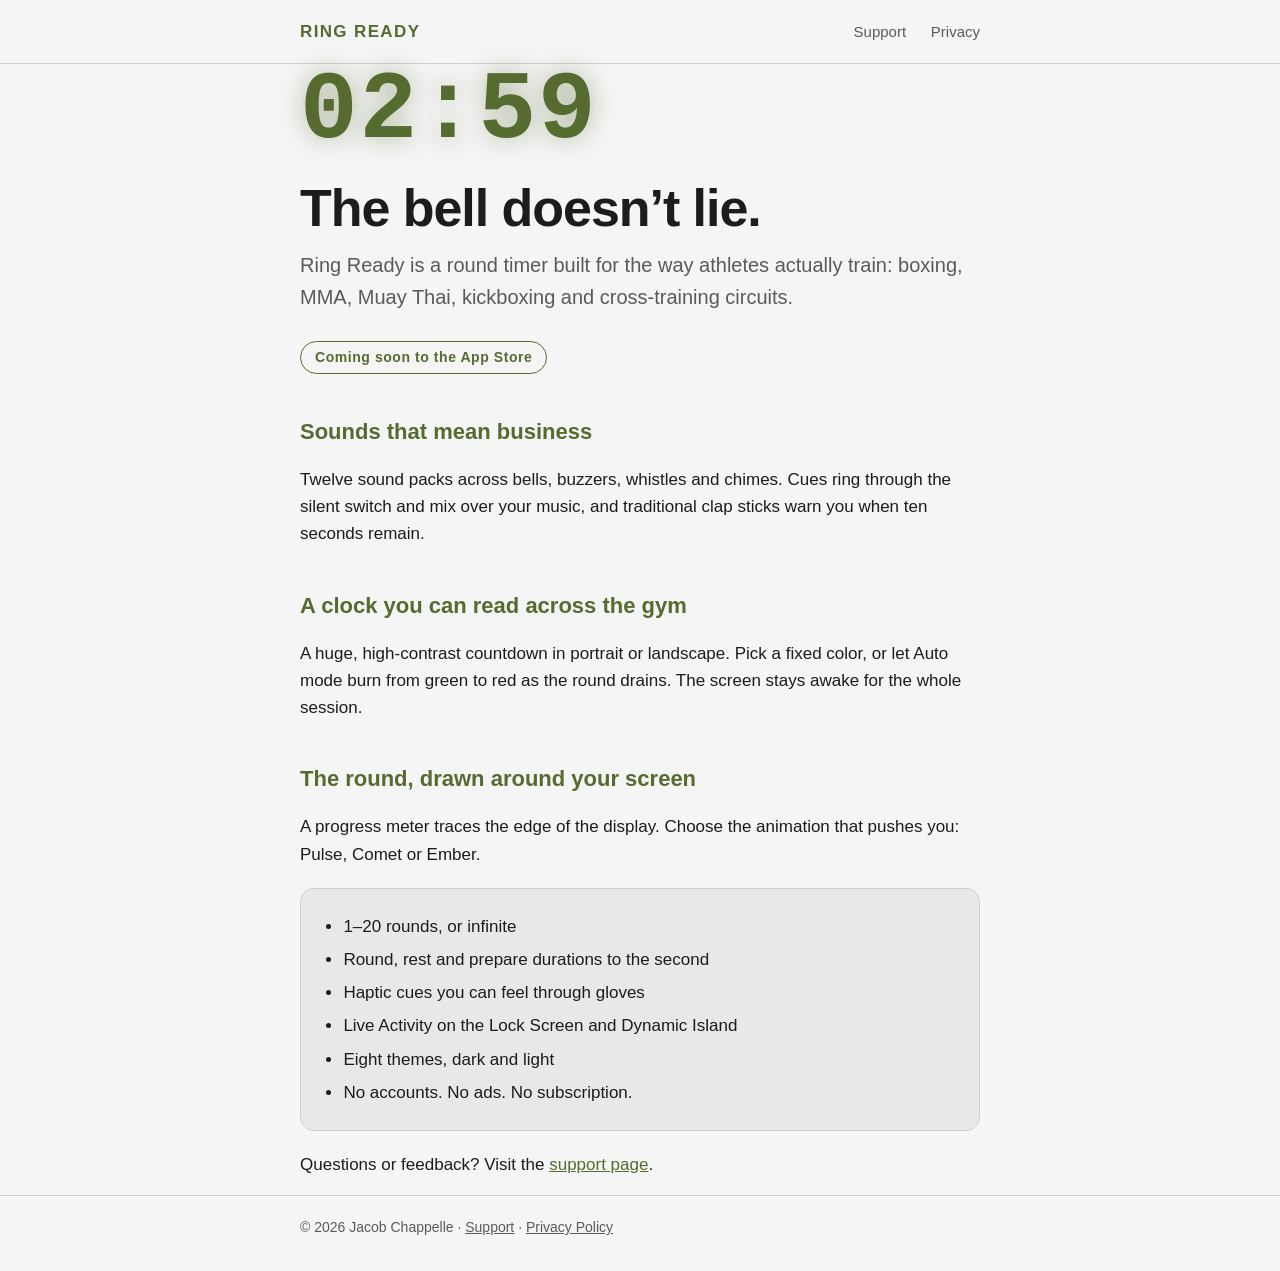
==== index.html @ 6d32520d "Add Ring Ready landing, support and privacy pages Static site served by GitHub Pages: landing page, " ====
<!doctype html>
<html lang="en">
<head>
  <meta charset="utf-8">
  <meta name="viewport" content="width=device-width, initial-scale=1">
  <title>Ring Ready – Boxing &amp; MMA Round Timer</title>
  <meta name="description" content="Ring Ready is a round timer for boxing, MMA, Muay Thai, kickboxing and BJJ training. Real bells, a clock you can read across the gym, and no accounts or ads.">
  <link rel="stylesheet" href="style.css">
</head>
<body>
  <header class="site">
    <div class="wrap">
      <a class="brand" href="./">Ring Ready</a>
      <nav>
        <a href="support/">Support</a>
        <a href="privacy/">Privacy</a>
      </nav>
    </div>
  </header>

  <main class="wrap">
    <div class="clock" aria-hidden="true">02:59</div>
    <h1>The bell doesn’t lie.</h1>
    <p class="lede">Ring Ready is a round timer built for the way athletes actually train: boxing, MMA, Muay Thai, kickboxing and cross-training circuits.</p>
    <p><span class="pill">Coming soon to the App Store</span></p>

    <h2>Sounds that mean business</h2>
    <p>Twelve sound packs across bells, buzzers, whistles and chimes. Cues ring through the silent switch and mix over your music, and traditional clap sticks warn you when ten seconds remain.</p>

    <h2>A clock you can read across the gym</h2>
    <p>A huge, high-contrast countdown in portrait or landscape. Pick a fixed color, or let Auto mode burn from green to red as the round drains. The screen stays awake for the whole session.</p>

    <h2>The round, drawn around your screen</h2>
    <p>A progress meter traces the edge of the display. Choose the animation that pushes you: Pulse, Comet or Ember.</p>

    <div class="card">
      <ul>
        <li>1–20 rounds, or infinite</li>
        <li>Round, rest and prepare durations to the second</li>
        <li>Haptic cues you can feel through gloves</li>
        <li>Live Activity on the Lock Screen and Dynamic Island</li>
        <li>Eight themes, dark and light</li>
        <li>No accounts. No ads. No subscription.</li>
      </ul>
    </div>

    <p>Questions or feedback? Visit the <a href="support/">support page</a>.</p>
  </main>

  <footer>
    <div class="wrap">
      &copy; 2026 Jacob Chappelle &middot; <a href="support/">Support</a> &middot; <a href="privacy/">Privacy Policy</a>
    </div>
  </footer>
</body>
</html>
---- style.css ----
:root {
  --bg: #1c1c1c;
  --surface: #262626;
  --border: #3a3a3a;
  --text: #e4e4e4;
  --muted: #9e9e9e;
  --accent: #87d787;
  --accent-2: #d7d7af;
  --danger: #d75f5f;
}

@media (prefers-color-scheme: light) {
  :root {
    --bg: #f5f5f5;
    --surface: #e8e8e8;
    --border: #cfcfcf;
    --text: #1c1c1c;
    --muted: #5a5a5a;
    --accent: #556b2f;
    --accent-2: #6b6b00;
    --danger: #a04040;
  }
}

* { box-sizing: border-box; }

html { -webkit-text-size-adjust: 100%; }

body {
  margin: 0;
  background: var(--bg);
  color: var(--text);
  font: 17px/1.6 -apple-system, BlinkMacSystemFont, "SF Pro Text", "Segoe UI", Roboto, sans-serif;
}

.wrap {
  max-width: 720px;
  margin: 0 auto;
  padding: 0 20px;
}

header.site {
  border-bottom: 1px solid var(--border);
}

header.site .wrap {
  display: flex;
  align-items: center;
  justify-content: space-between;
  padding-top: 18px;
  padding-bottom: 18px;
}

.brand {
  color: var(--accent);
  font-weight: 800;
  letter-spacing: 0.08em;
  text-decoration: none;
  text-transform: uppercase;
}

nav a {
  color: var(--muted);
  margin-left: 20px;
  text-decoration: none;
  font-size: 15px;
}

nav a:hover, nav a[aria-current="page"] { color: var(--text); }

main { padding: 48px 0 64px; }

h1 {
  font-size: clamp(34px, 8vw, 52px);
  line-height: 1.1;
  margin: 0 0 12px;
  letter-spacing: -0.02em;
}

h2 {
  font-size: 22px;
  margin: 40px 0 8px;
  color: var(--accent);
}

h3 { font-size: 18px; margin: 24px 0 4px; }

p, li { color: var(--text); }

.lede {
  font-size: 20px;
  color: var(--muted);
  margin: 0 0 28px;
}

.clock {
  font: 700 clamp(56px, 16vw, 96px)/1 ui-monospace, "SF Mono", Menlo, monospace;
  color: var(--accent);
  text-shadow: 0 0 24px color-mix(in srgb, var(--accent) 45%, transparent);
  margin: 0 0 20px;
  letter-spacing: 0.02em;
}

.card {
  background: var(--surface);
  border: 1px solid var(--border);
  border-radius: 14px;
  padding: 18px 22px;
  margin: 20px 0;
}

.card p:first-child, .card ul:first-child { margin-top: 0; }
.card p:last-child, .card ul:last-child { margin-bottom: 0; }

ul { padding-left: 1.2em; }
li { margin: 6px 0; }

a { color: var(--accent); }

.pill {
  display: inline-block;
  border: 1px solid var(--accent);
  color: var(--accent);
  border-radius: 999px;
  padding: 4px 14px;
  font-size: 14px;
  font-weight: 600;
  letter-spacing: 0.04em;
}

footer {
  border-top: 1px solid var(--border);
  color: var(--muted);
  font-size: 14px;
}

footer .wrap { padding-top: 20px; padding-bottom: 32px; }
footer a { color: var(--muted); }

.updated { color: var(--muted); font-size: 15px; }
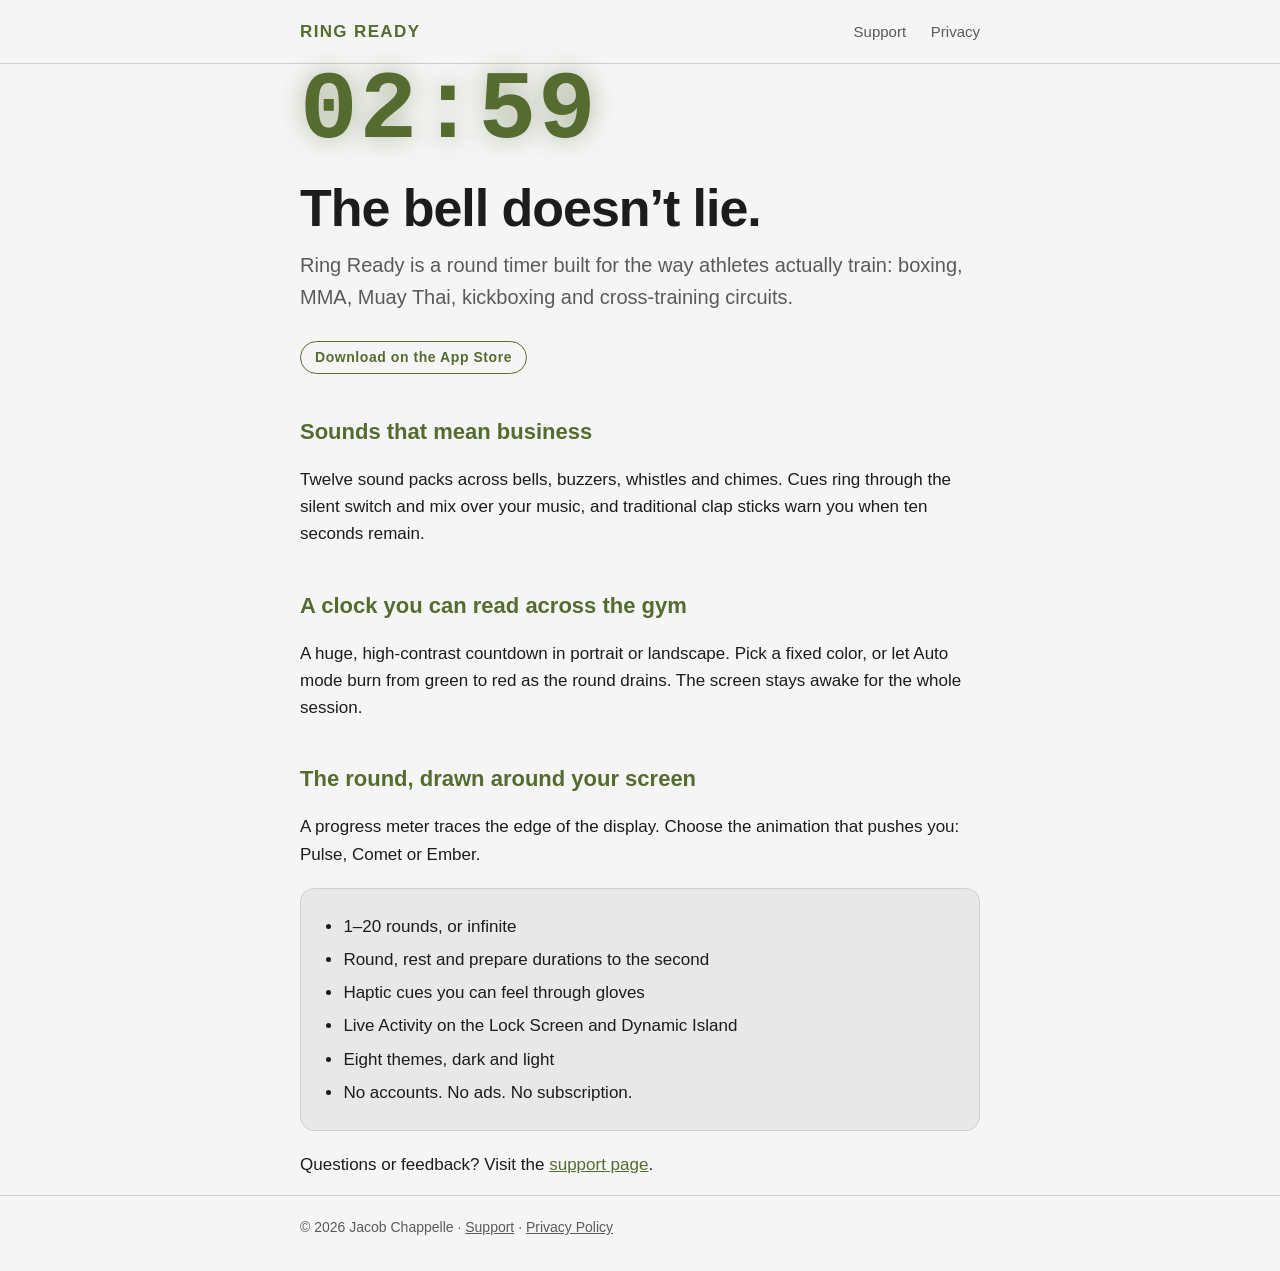
==== commit 2644f7e4: "Replace 'Coming soon' badge with App Store link Co-Authored-By: Claude Opus 5.5 <noreply@anthropic.c" ====
--- a/index.html
+++ b/index.html
@@ -22,7 +22,7 @@
     <div class="clock" aria-hidden="true">02:59</div>
     <h1>The bell doesn’t lie.</h1>
     <p class="lede">Ring Ready is a round timer built for the way athletes actually train: boxing, MMA, Muay Thai, kickboxing and cross-training circuits.</p>
-    <p><span class="pill">Coming soon to the App Store</span></p>
+    <p><a class="pill" href="https://apps.apple.com/app/id6816572137">Download on the App Store</a></p>
 
     <h2>Sounds that mean business</h2>
     <p>Twelve sound packs across bells, buzzers, whistles and chimes. Cues ring through the silent switch and mix over your music, and traditional clap sticks warn you when ten seconds remain.</p>
--- a/style.css
+++ b/style.css
@@ -126,7 +126,10 @@
   font-size: 14px;
   font-weight: 600;
   letter-spacing: 0.04em;
+  text-decoration: none;
 }
+
+a.pill:hover { background: var(--accent); color: var(--bg); }
 
 footer {
   border-top: 1px solid var(--border);
